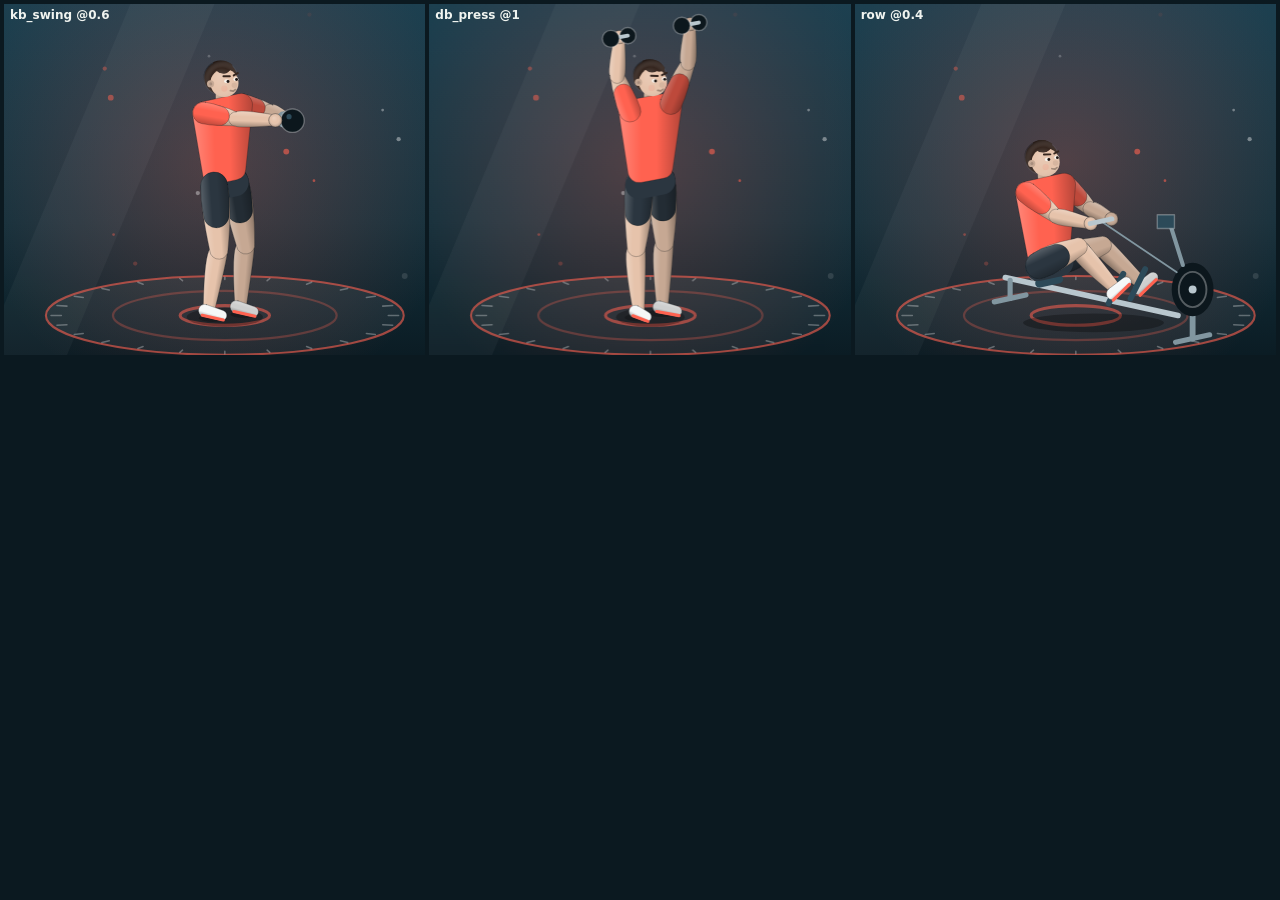
==== tools/figlab.html @ 457fba9a "Personnage plus beau et revue générale - Rendu en volume : éclairage, membres d'un seul tenant avec " ====
<!doctype html>
<html lang="fr">
<head>
<meta charset="utf-8">
<meta name="viewport" content="width=device-width, initial-scale=1">
<title>PRIME27 — atelier du personnage (outil de mise au point)</title>
<style>
  body { margin: 0; background: #0b1920; color: #f0f4f0; font: 12px system-ui, sans-serif; }
  .g { display: grid; grid-template-columns: repeat(var(--cols, 3), 1fr); gap: 4px; padding: 4px; }
  .c { position: relative; }
  .c b { position: absolute; left: 6px; top: 4px; z-index: 1; }
  canvas { width: 100%; aspect-ratio: 6 / 5; display: block; }
</style>
</head>
<body>
<div class="g" id="g"></div>
<script src="../js/figure.js"></script>
<script src="../js/exercises.js"></script>
<script>
/* ?ex=id@temps,id@temps … &cols=3 &look=classique &anim=1 &focus=head */
(function () {
  var q = new URLSearchParams(location.search), g = document.getElementById('g');
  g.style.setProperty('--cols', q.get('cols') || 3);
  var LOOKS = {
    classique: { skin: '#e6c3ab', hair: '#35261f', style: 'short' },
    barbu: { skin: '#c99b76', style: 'bald', beard: '#2a1d17', shirt: '#1b2226', shorts: '#11171a', shoe: '#1b2226', sole: '#e9eef0' },
    debardeur: { skin: '#8a5a3b', hair: '#151010', style: 'short', band: '#e8332a', shirt: '#f2f4f4', tank: true, shorts: '#1b2226', shoe: '#1b2226' }
  };
  var look = LOOKS[q.get('look') || 'classique'];
  (q.get('ex') || 'kb_swing@0.6,db_press@1,row@0.4').split(',').forEach(function (s) {
    var parts = s.split('@'), ex = PRIME_EX[parts[0]], t = parts[1] != null ? +parts[1] : null;
    var d = document.createElement('div'); d.className = 'c';
    d.innerHTML = '<b>' + parts[0] + (t != null ? ' @' + t : '') + '</b>';
    var c = document.createElement('canvas'); d.appendChild(c); g.appendChild(d);
    var o = { shirt: '#ff6250', look: look, bg: 'full', focus: q.get('focus') || null, heat: +(q.get('heat') || 0) };
    if (q.get('anim') || t == null) PrimeFig.mount(c, ex, o);
    else PrimeFig.mount(c, Object.assign({}, ex, { th: t }), Object.assign(o, { still: true }));
  });
})();
</script>
</body>
</html>
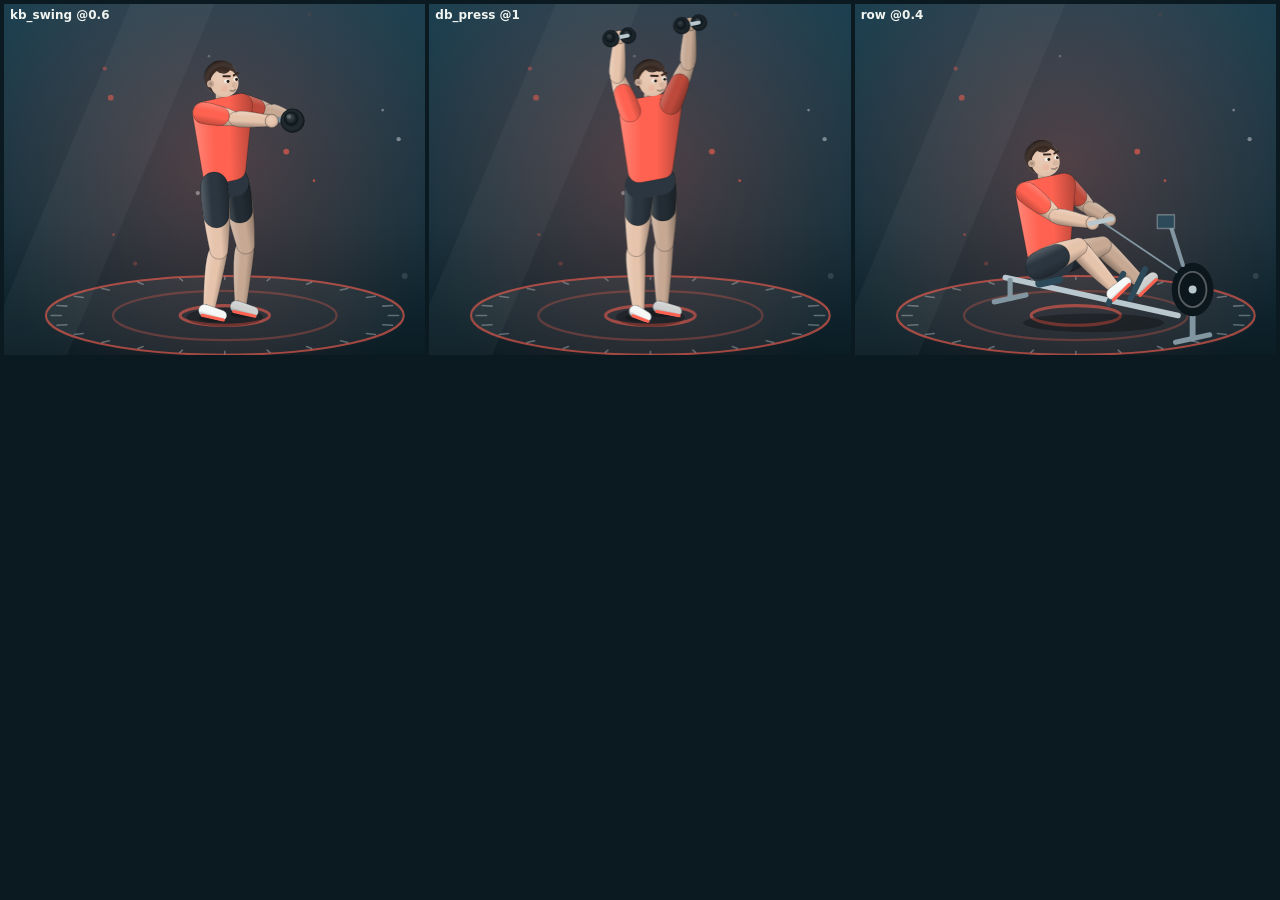
==== commit aca1c65e: "Douleurs, échange d'exercice, mode duo/trio, 10 nouveaux mouvements - Douleurs : six zones (épaules," ====
--- a/tools/figlab.html
+++ b/tools/figlab.html
@@ -32,7 +32,7 @@
     var d = document.createElement('div'); d.className = 'c';
     d.innerHTML = '<b>' + parts[0] + (t != null ? ' @' + t : '') + '</b>';
     var c = document.createElement('canvas'); d.appendChild(c); g.appendChild(d);
-    var o = { shirt: '#ff6250', look: look, bg: 'full', focus: q.get('focus') || null, heat: +(q.get('heat') || 0) };
+    var o = { shirt: '#ff6250', look: look, bg: 'full', focus: q.get('focus') || null, heat: +(q.get('heat') || 0), effort: +(q.get('effort') || 0) };
     if (q.get('anim') || t == null) PrimeFig.mount(c, ex, o);
     else PrimeFig.mount(c, Object.assign({}, ex, { th: t }), Object.assign(o, { still: true }));
   });
